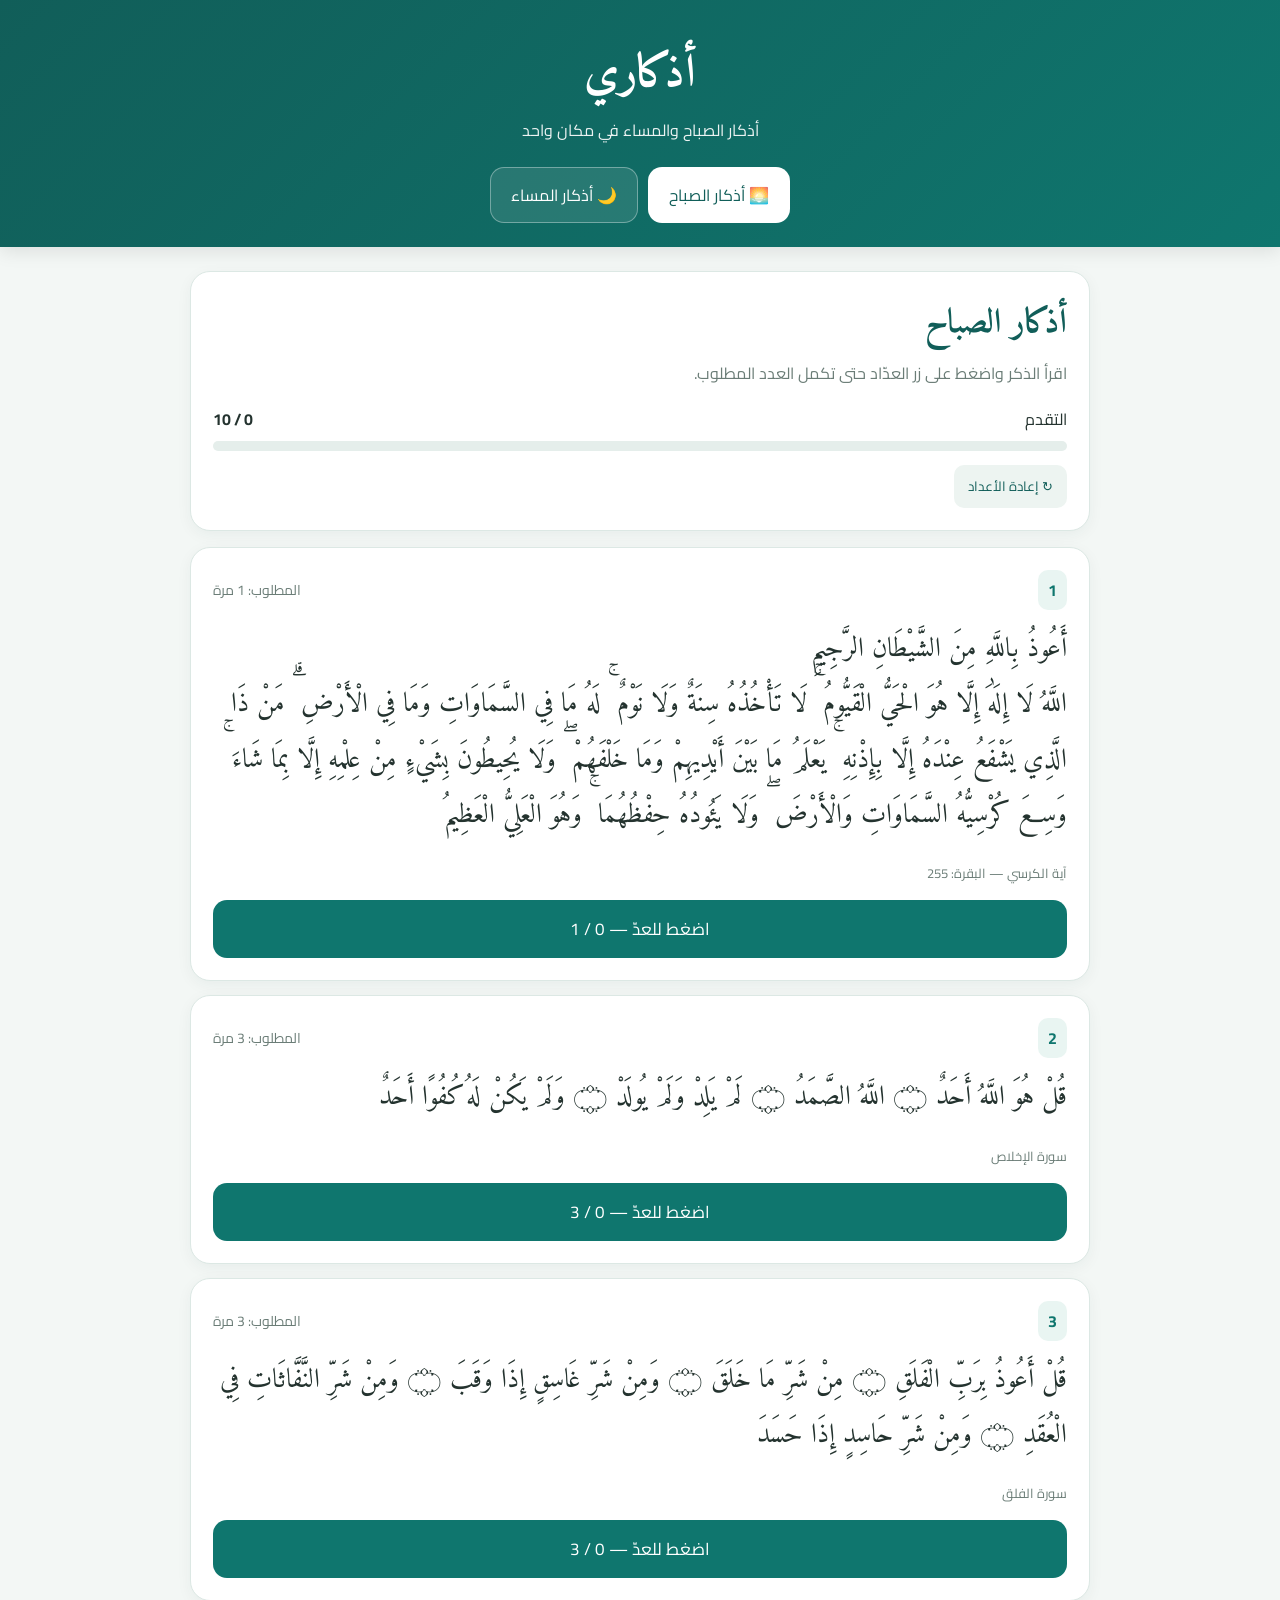
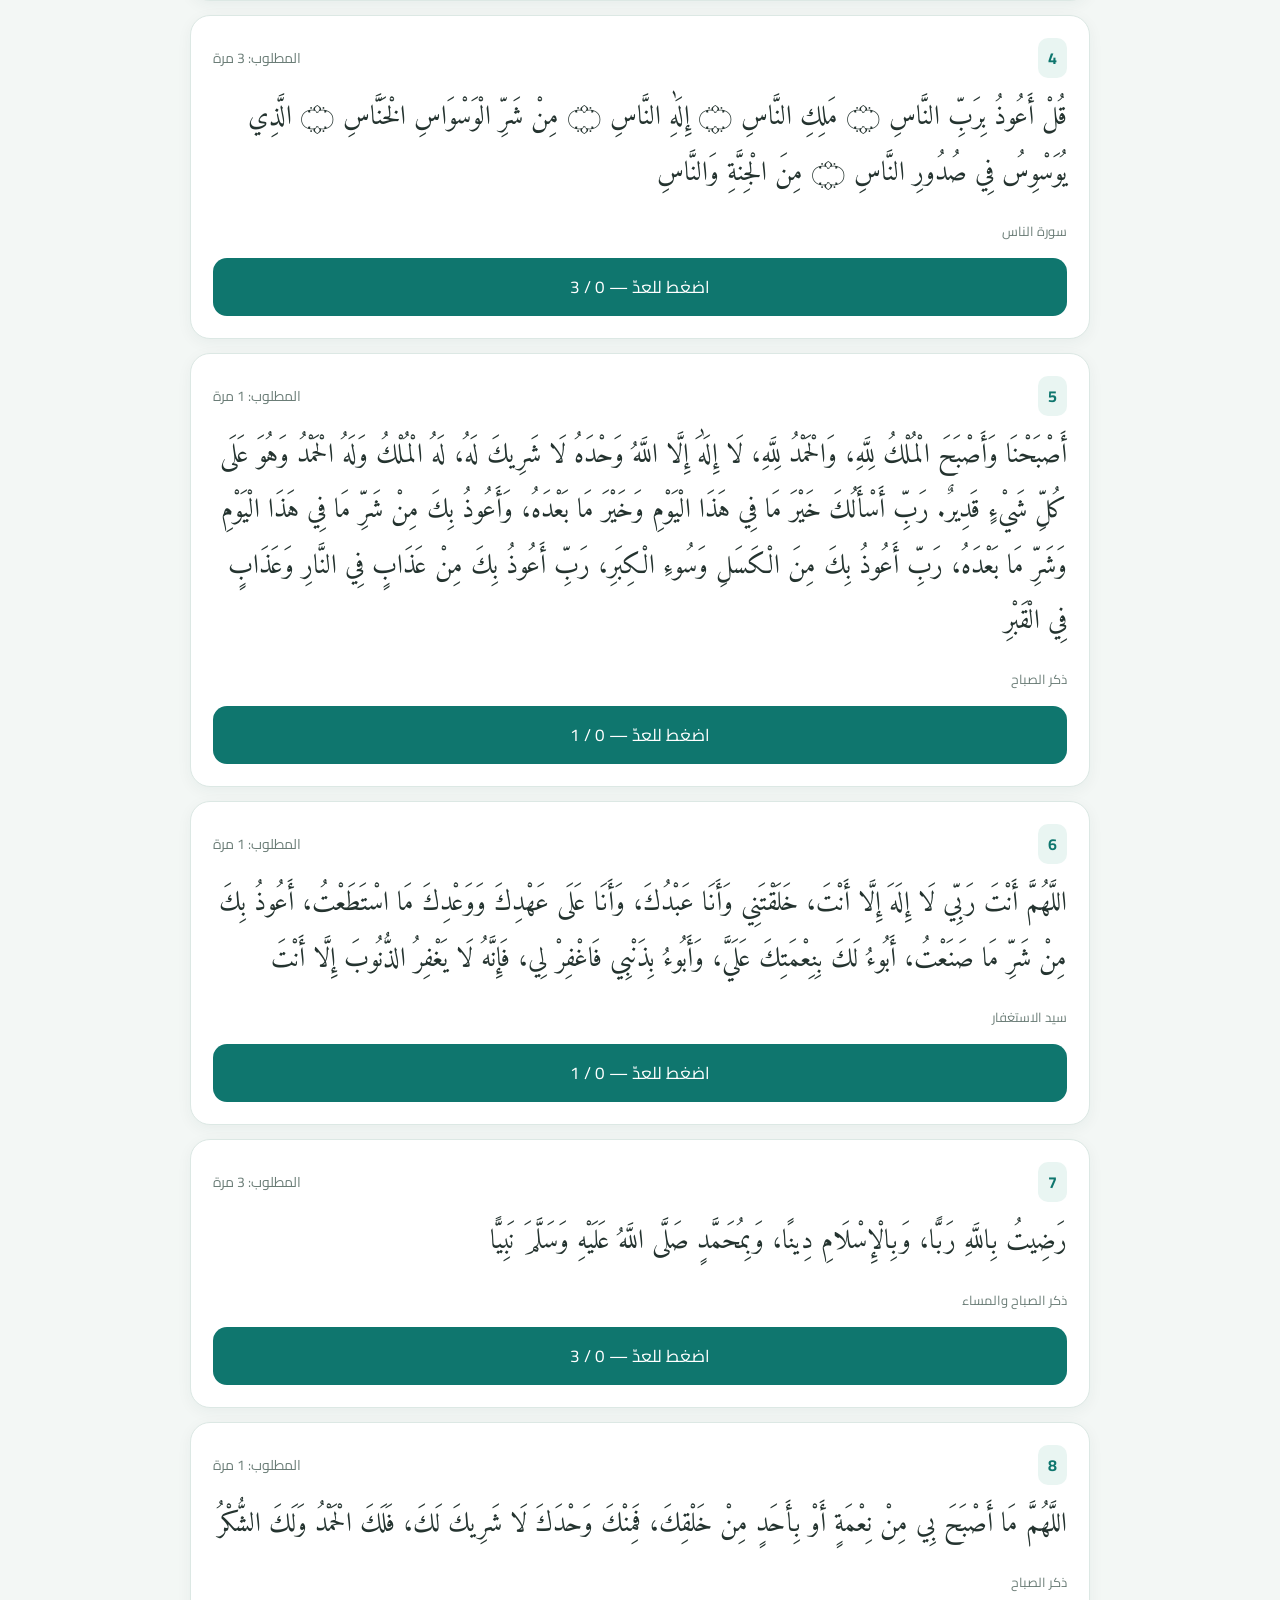
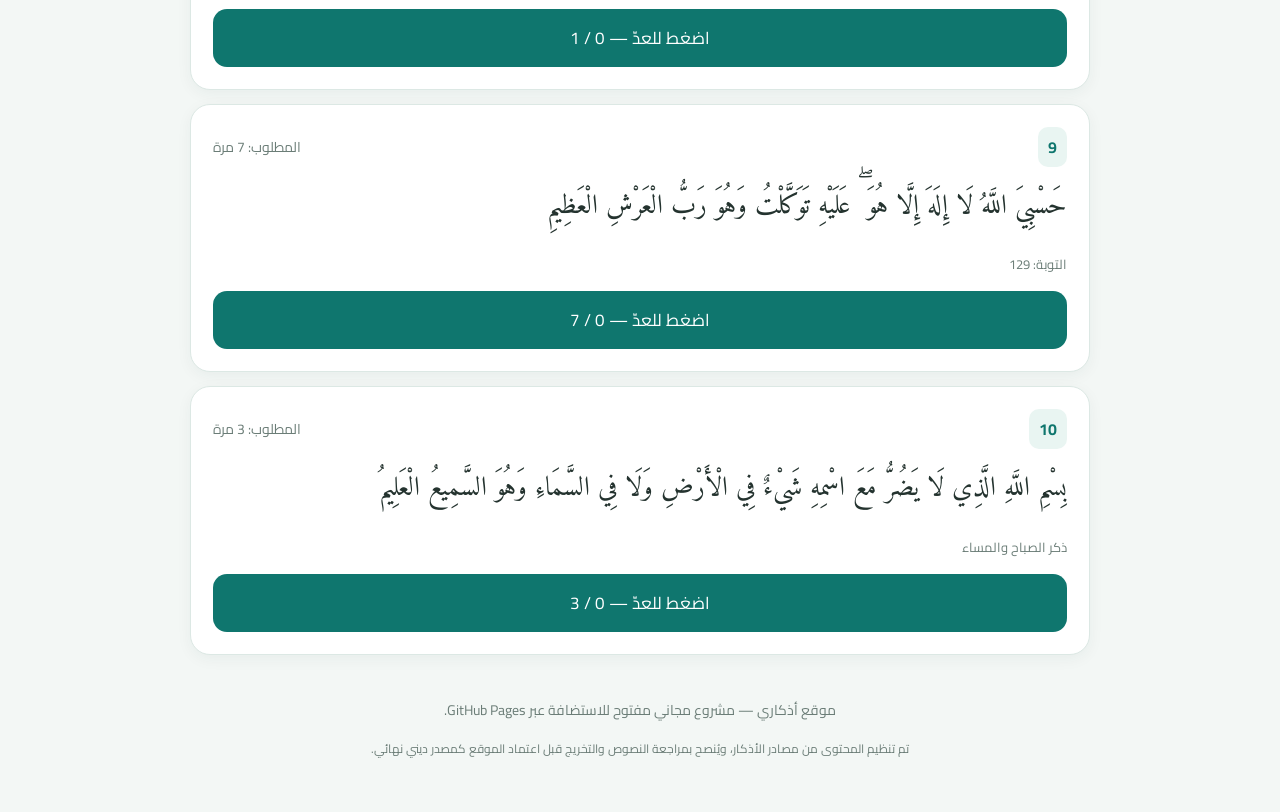
==== index.html @ 192076d1 "Add files via upload" ====
<!DOCTYPE html>
<html lang="ar" dir="rtl">
<head>
  <meta charset="UTF-8">
  <meta name="viewport" content="width=device-width, initial-scale=1.0">
  <meta name="description" content="أذكاري - أذكار الصباح والمساء بطريقة سهلة وجميلة مع عداد للتكرار.">
  <meta name="theme-color" content="#0f766e">
  <title>أذكاري | أذكار الصباح والمساء</title>
  <link rel="stylesheet" href="style.css">
</head>
<body>
  <header class="hero">
    <div class="container">
      <div class="brand">أذكاري</div>
      <p>أذكار الصباح والمساء في مكان واحد</p>
      <div class="tabs">
        <button class="tab active" data-mode="morning">🌅 أذكار الصباح</button>
        <button class="tab" data-mode="evening">🌙 أذكار المساء</button>
      </div>
    </div>
  </header>

  <main class="container">
    <section class="intro">
      <h1 id="pageTitle">أذكار الصباح</h1>
      <p>اقرأ الذكر واضغط على زر العدّاد حتى تكمل العدد المطلوب.</p>
      <div class="progress-wrap">
        <div class="progress-info"><span>التقدم</span><strong id="progressText">0 / 10</strong></div>
        <div class="progress"><div id="progressBar"></div></div>
      </div>
      <button id="resetAll" class="reset">↻ إعادة الأعداد</button>
    </section>

    <section id="adhkarList" class="adhkar-list"></section>

    <section class="done" id="doneBox">
      <div>✨ أحسنت! أكملت أذكار اليوم.</div>
    </section>

    <footer>
      <p>موقع أذكاري — مشروع مجاني مفتوح للاستضافة عبر GitHub Pages.</p>
      <p class="small">تم تنظيم المحتوى من مصادر الأذكار، ويُنصح بمراجعة النصوص والتخريج قبل اعتماد الموقع كمصدر ديني نهائي.</p>
    </footer>
  </main>

  <script src="script.js"></script>
</body>
</html>
---- style.css ----
@import url('https://fonts.googleapis.com/css2?family=Amiri:wght@400;700&family=Cairo:wght@400;600;700&display=swap');

:root {
  --primary: #0f766e;
  --primary-dark: #115e59;
  --bg: #f3f7f5;
  --card: #ffffff;
  --text: #24332f;
  --muted: #6b7d77;
  --border: #dce8e4;
  --gold: #c58b2a;
}

* { box-sizing: border-box; }

body {
  margin: 0;
  background: var(--bg);
  color: var(--text);
  font-family: "Cairo", sans-serif;
}

.hero {
  background: linear-gradient(135deg, #115e59, #0f766e);
  color: white;
  padding: 34px 16px 24px;
  text-align: center;
  box-shadow: 0 4px 18px rgba(0,0,0,.10);
}

.container { width: min(900px, calc(100% - 28px)); margin: auto; }

.brand {
  font-family: "Amiri", serif;
  font-size: 46px;
  font-weight: 700;
}

.hero p { margin: 0 0 22px; opacity: .92; }

.tabs {
  display: flex;
  gap: 10px;
  justify-content: center;
  flex-wrap: wrap;
}

.tab {
  border: 1px solid rgba(255,255,255,.35);
  background: rgba(255,255,255,.10);
  color: white;
  padding: 12px 20px;
  border-radius: 14px;
  font-family: inherit;
  font-size: 16px;
  cursor: pointer;
}

.tab.active { background: white; color: var(--primary-dark); }

.intro {
  background: var(--card);
  margin: 24px 0 16px;
  padding: 22px;
  border: 1px solid var(--border);
  border-radius: 20px;
  box-shadow: 0 4px 15px rgba(25,65,55,.05);
}

.intro h1 {
  margin: 0 0 4px;
  font-family: "Amiri", serif;
  font-size: 34px;
  color: var(--primary-dark);
}

.intro p { color: var(--muted); margin-top: 4px; }

.progress-info {
  display: flex;
  justify-content: space-between;
  margin: 16px 0 7px;
}

.progress {
  height: 10px;
  background: #e5eeeb;
  border-radius: 99px;
  overflow: hidden;
}

#progressBar {
  height: 100%;
  width: 0%;
  background: var(--primary);
  transition: width .25s ease;
}

.reset {
  margin-top: 14px;
  border: 0;
  background: #edf4f1;
  color: var(--primary-dark);
  padding: 9px 14px;
  border-radius: 10px;
  cursor: pointer;
  font-family: inherit;
}

.adhkar-list { display: grid; gap: 14px; }

.card {
  background: var(--card);
  border: 1px solid var(--border);
  border-radius: 20px;
  padding: 22px;
  box-shadow: 0 4px 15px rgba(25,65,55,.05);
}

.card.completed { opacity: .72; }

.card-top {
  display: flex;
  justify-content: space-between;
  align-items: center;
  gap: 12px;
  margin-bottom: 12px;
}

.number {
  color: var(--primary);
  font-weight: 700;
  background: #e9f5f2;
  padding: 5px 10px;
  border-radius: 10px;
}

.count-label { color: var(--muted); font-size: 14px; }

.zekr {
  font-family: "Amiri", serif;
  font-size: 27px;
  line-height: 2.05;
  margin: 8px 0 18px;
}

.reference {
  color: var(--muted);
  font-size: 13px;
  margin-bottom: 15px;
}

.counter {
  width: 100%;
  border: 0;
  background: var(--primary);
  color: white;
  border-radius: 14px;
  padding: 13px;
  font-family: inherit;
  font-size: 17px;
  cursor: pointer;
}

.counter:active { transform: scale(.99); }

.counter.done-btn { background: #64756f; }

.done {
  display: none;
  margin: 20px 0;
  background: #e8f6ee;
  color: #17643d;
  border: 1px solid #bfe5ce;
  padding: 17px;
  text-align: center;
  border-radius: 16px;
  font-weight: 700;
}

footer {
  text-align: center;
  color: var(--muted);
  padding: 28px 10px 40px;
  font-size: 14px;
}

footer .small { font-size: 12px; }

@media (max-width: 600px) {
  .brand { font-size: 40px; }
  .zekr { font-size: 23px; line-height: 2; }
  .card { padding: 17px; }
  .intro h1 { font-size: 30px; }
}
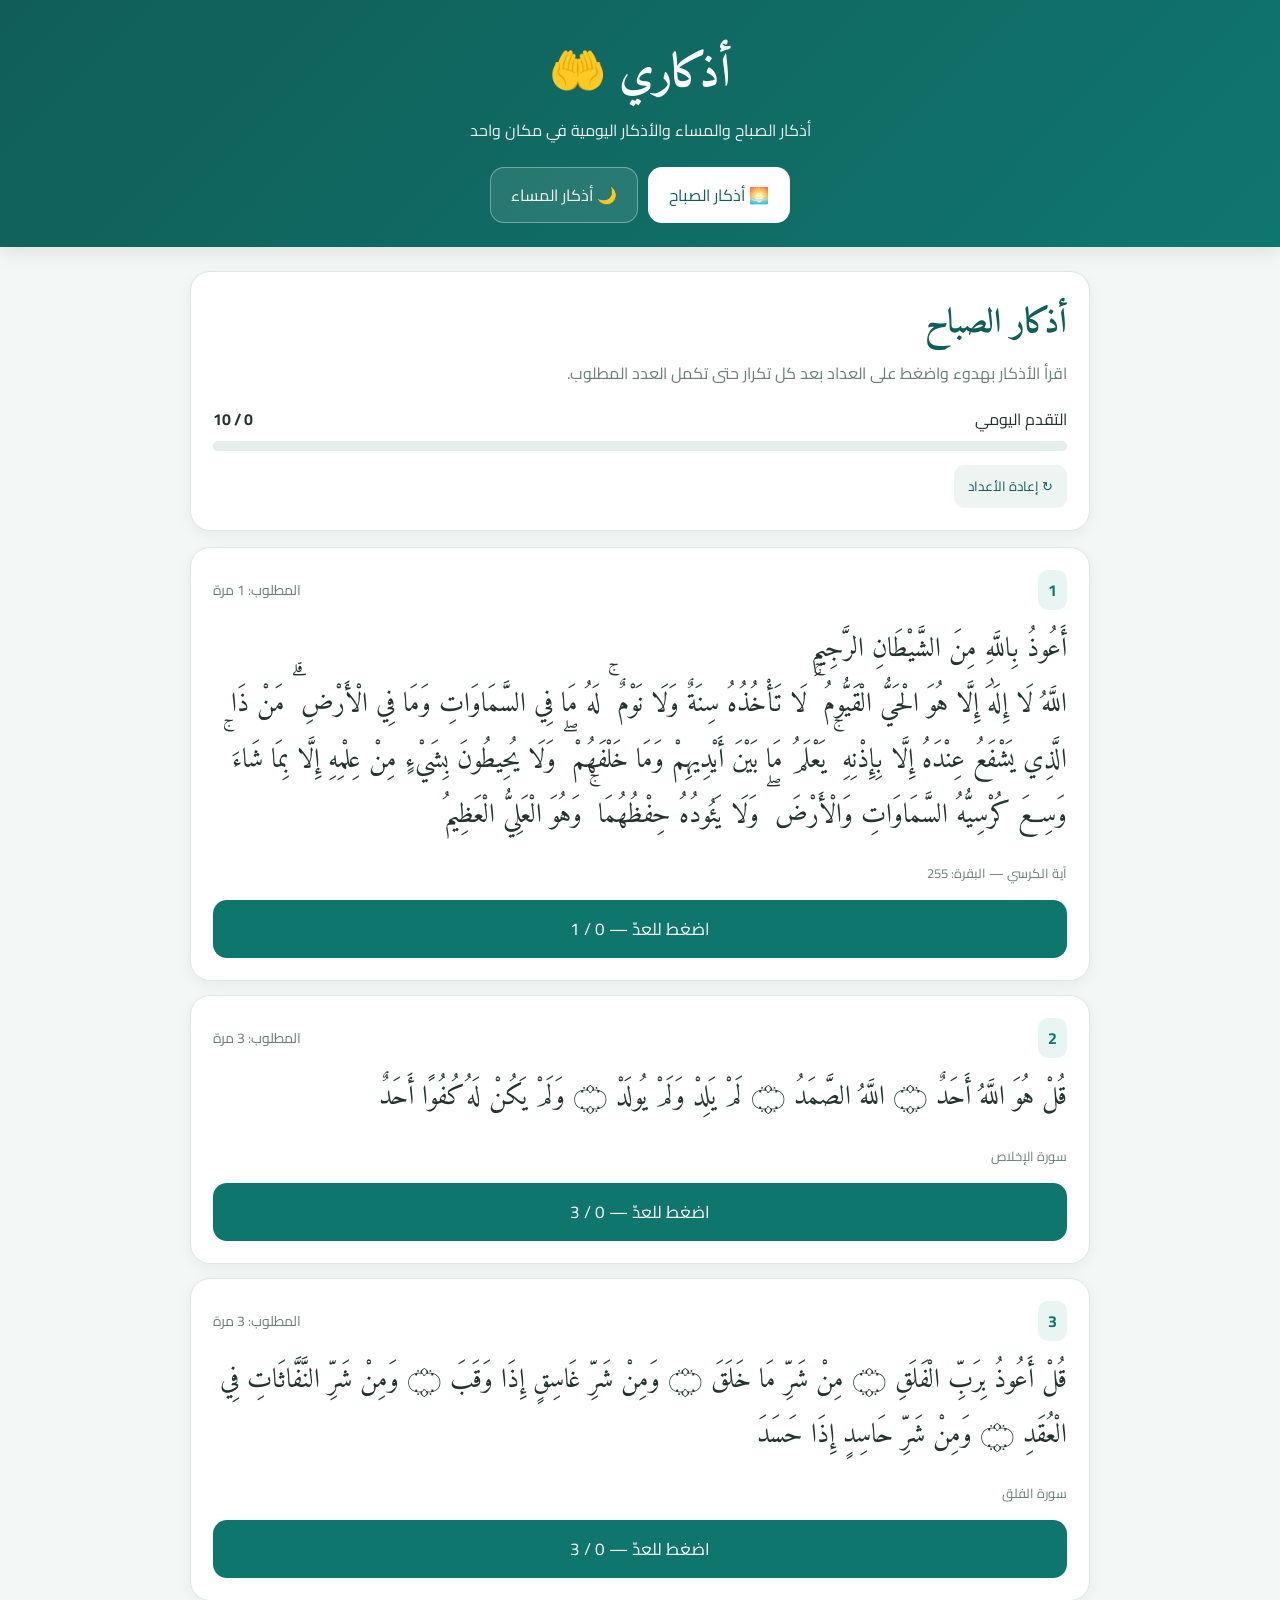
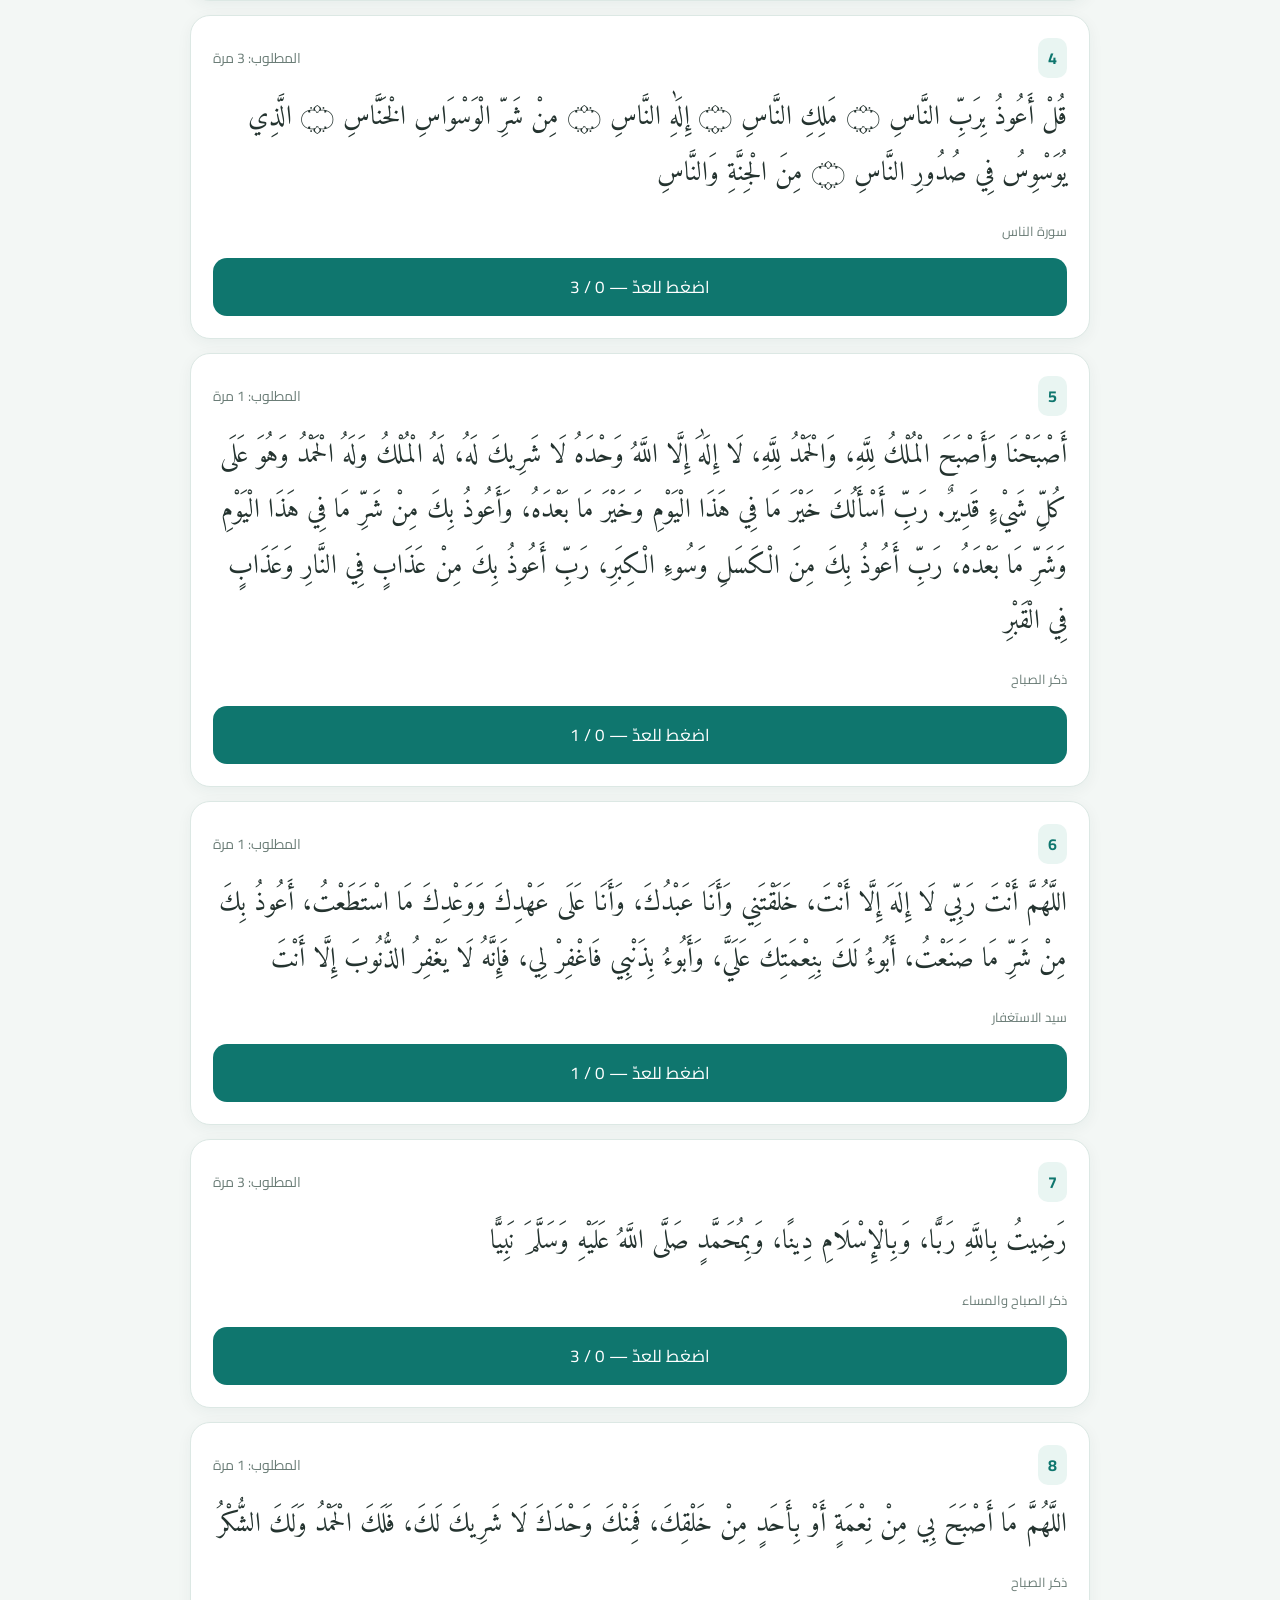
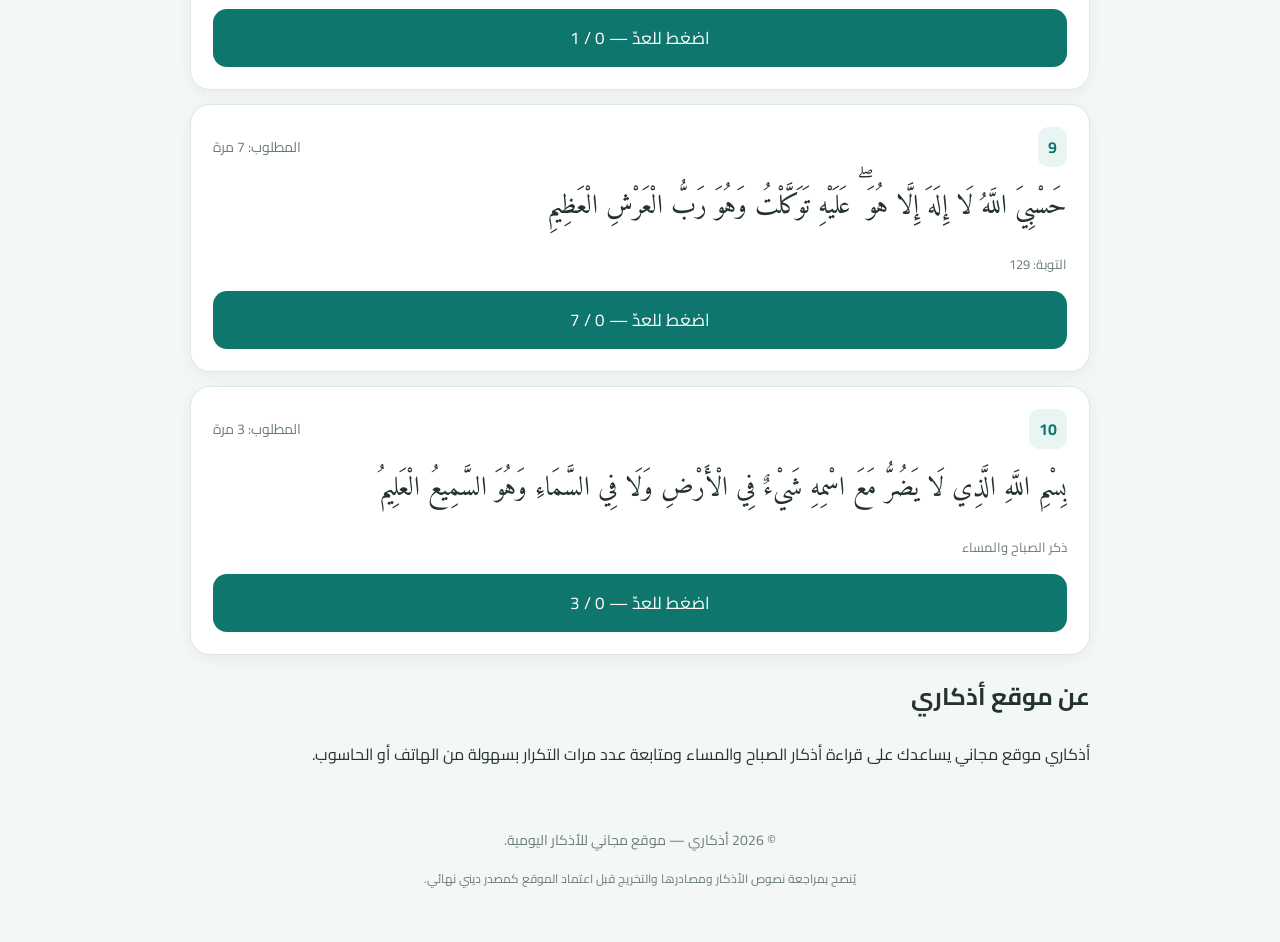
==== commit 87192042: "index.html" ====
--- a/index.html
+++ b/index.html
@@ -1,48 +1,92 @@
-<!DOCTYPE html>
-<html lang="ar" dir="rtl">
+<!DOCTYPE html><html lang="ar" dir="rtl">
 <head>
   <meta charset="UTF-8">
-  <meta name="viewport" content="width=device-width, initial-scale=1.0">
-  <meta name="description" content="أذكاري - أذكار الصباح والمساء بطريقة سهلة وجميلة مع عداد للتكرار.">
-  <meta name="theme-color" content="#0f766e">
-  <title>أذكاري | أذكار الصباح والمساء</title>
-  <link rel="stylesheet" href="style.css">
-</head>
-<body>
-  <header class="hero">
-    <div class="container">
-      <div class="brand">أذكاري</div>
-      <p>أذكار الصباح والمساء في مكان واحد</p>
-      <div class="tabs">
-        <button class="tab active" data-mode="morning">🌅 أذكار الصباح</button>
-        <button class="tab" data-mode="evening">🌙 أذكار المساء</button>
-      </div>
+  <meta name="viewport" content="width=device-width, initial-scale=1.0">  <title>أذكاري | أذكار الصباح والمساء وأذكار النوم</title>  <meta name="description" content="أذكاري هو موقع مجاني لقراءة أذكار الصباح والمساء وأذكار النوم والأذكار اليومية بسهولة، مع عداد لمتابعة التكرار والتقدم.">  <meta name="keywords" content="أذكار, أذكار الصباح, أذكار المساء, أذكار النوم, أذكار يومية, اذكار الصباح والمساء">  <meta name="theme-color" content="#0f766e">  <meta name="robots" content="index, follow">  <link rel="canonical" href="https://lakhachearfik-ops.github.io/-/">  <link rel="stylesheet" href="style.css">
+</head><body>  <header class="hero">
+    <div class="container">  <div class="brand">أذكاري 🤲</div>
+
+  <p>
+    أذكار الصباح والمساء والأذكار اليومية في مكان واحد
+  </p>
+
+  <nav class="tabs" aria-label="اختيار نوع الأذكار">
+
+    <button class="tab active" data-mode="morning">
+      🌅 أذكار الصباح
+    </button>
+
+    <button class="tab" data-mode="evening">
+      🌙 أذكار المساء
+    </button>
+
+  </nav>
+
+</div>
+
+  </header>  <main class="container"><section class="intro">
+
+  <h1 id="pageTitle">أذكار الصباح</h1>
+
+  <p>
+    اقرأ الأذكار بهدوء واضغط على العداد بعد كل تكرار حتى تكمل العدد المطلوب.
+  </p>
+
+  <div class="progress-wrap">
+
+    <div class="progress-info">
+      <span>التقدم اليومي</span>
+      <strong id="progressText">0 / 10</strong>
     </div>
-  </header>
 
-  <main class="container">
-    <section class="intro">
-      <h1 id="pageTitle">أذكار الصباح</h1>
-      <p>اقرأ الذكر واضغط على زر العدّاد حتى تكمل العدد المطلوب.</p>
-      <div class="progress-wrap">
-        <div class="progress-info"><span>التقدم</span><strong id="progressText">0 / 10</strong></div>
-        <div class="progress"><div id="progressBar"></div></div>
-      </div>
-      <button id="resetAll" class="reset">↻ إعادة الأعداد</button>
-    </section>
+    <div class="progress">
+      <div id="progressBar"></div>
+    </div>
 
-    <section id="adhkarList" class="adhkar-list"></section>
+  </div>
 
-    <section class="done" id="doneBox">
-      <div>✨ أحسنت! أكملت أذكار اليوم.</div>
-    </section>
+  <button id="resetAll" class="reset">
+    ↻ إعادة الأعداد
+  </button>
 
-    <footer>
-      <p>موقع أذكاري — مشروع مجاني مفتوح للاستضافة عبر GitHub Pages.</p>
-      <p class="small">تم تنظيم المحتوى من مصادر الأذكار، ويُنصح بمراجعة النصوص والتخريج قبل اعتماد الموقع كمصدر ديني نهائي.</p>
-    </footer>
-  </main>
+</section>
 
-  <script src="script.js"></script>
-</body>
+<section
+  id="adhkarList"
+  class="adhkar-list"
+  aria-label="قائمة الأذكار">
+</section>
+
+<section class="done" id="doneBox" aria-live="polite">
+
+  <div>
+    ✨ أحسنت! أكملت أذكار اليوم.
+  </div>
+
+</section>
+
+<section class="about">
+
+  <h2>عن موقع أذكاري</h2>
+
+  <p>
+    أذكاري موقع مجاني يساعدك على قراءة أذكار الصباح والمساء
+    ومتابعة عدد مرات التكرار بسهولة من الهاتف أو الحاسوب.
+  </p>
+
+</section>
+
+<footer>
+
+  <p>
+    © 2026 أذكاري — موقع مجاني للأذكار اليومية.
+  </p>
+
+  <p class="small">
+    يُنصح بمراجعة نصوص الأذكار ومصادرها والتخريج قبل اعتماد الموقع
+    كمصدر ديني نهائي.
+  </p>
+
+</footer>
+
+  </main>  <script src="script.js"></script></body>
 </html>
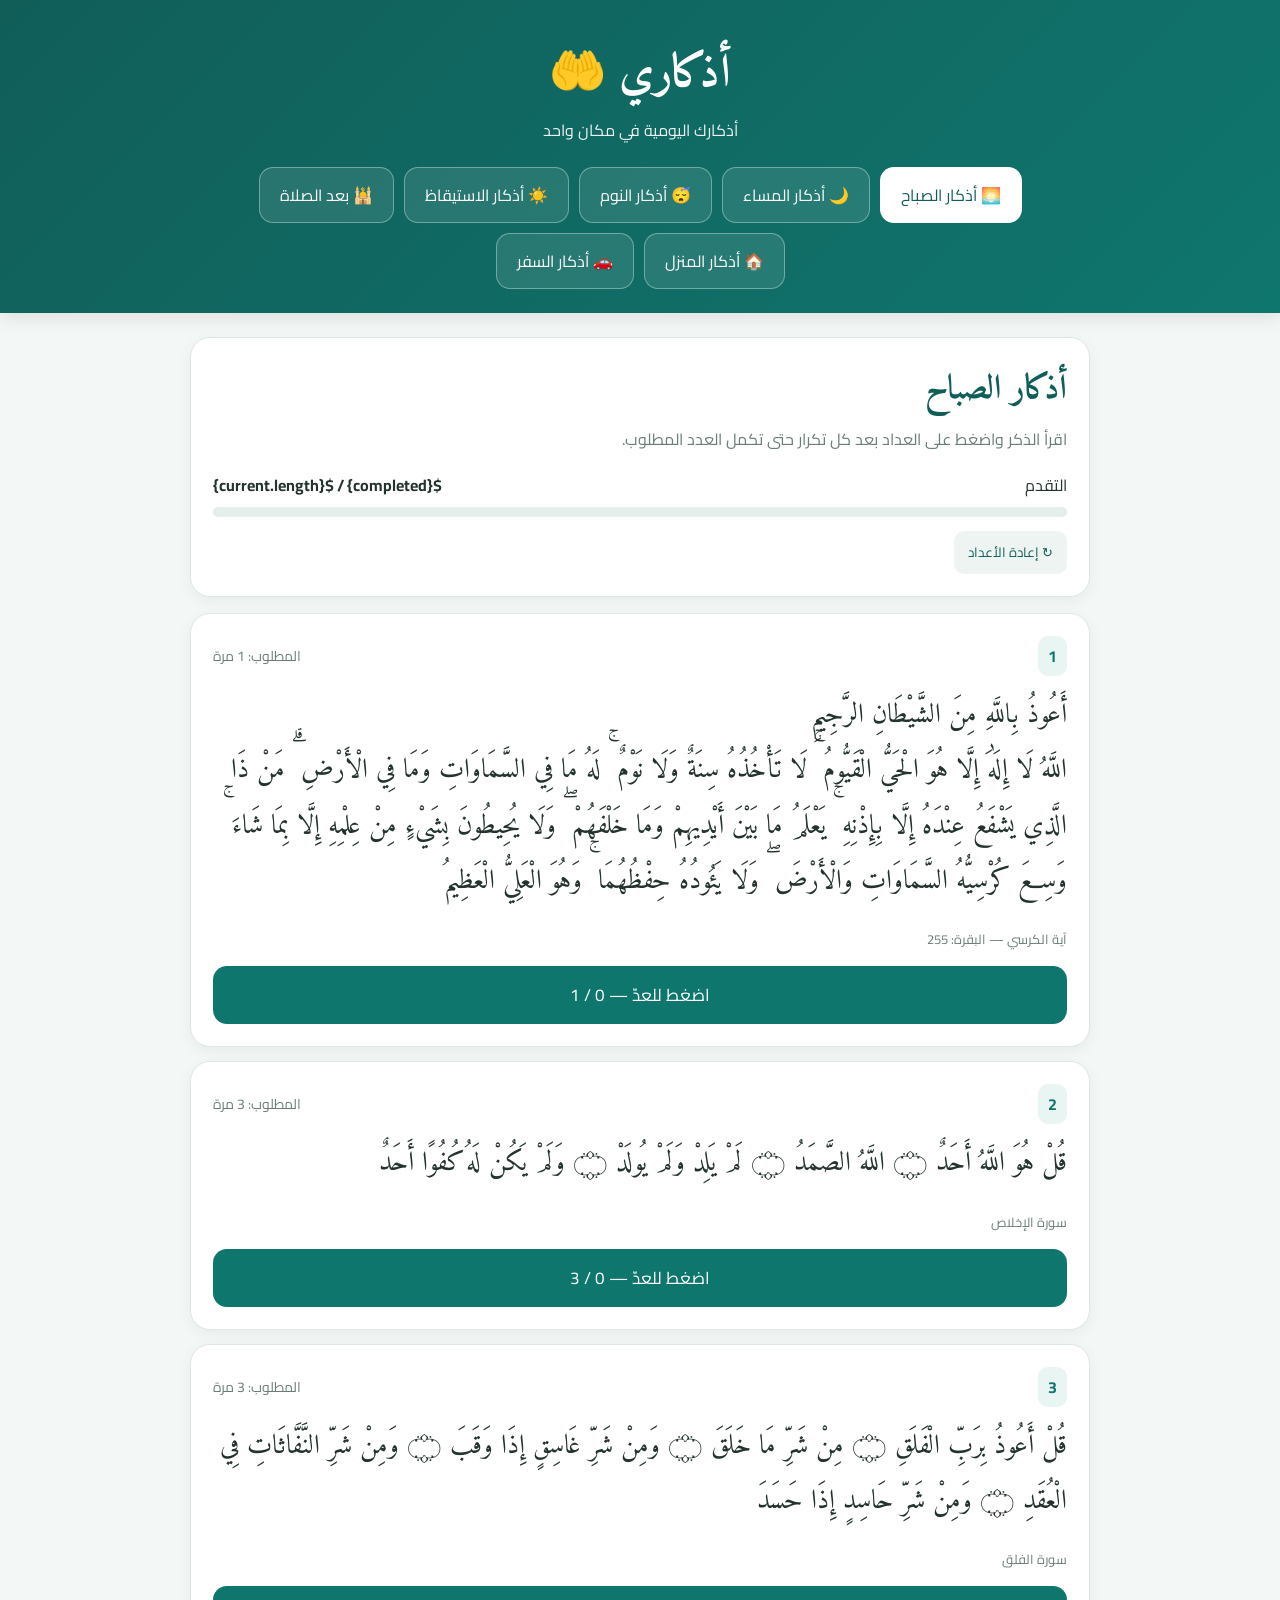
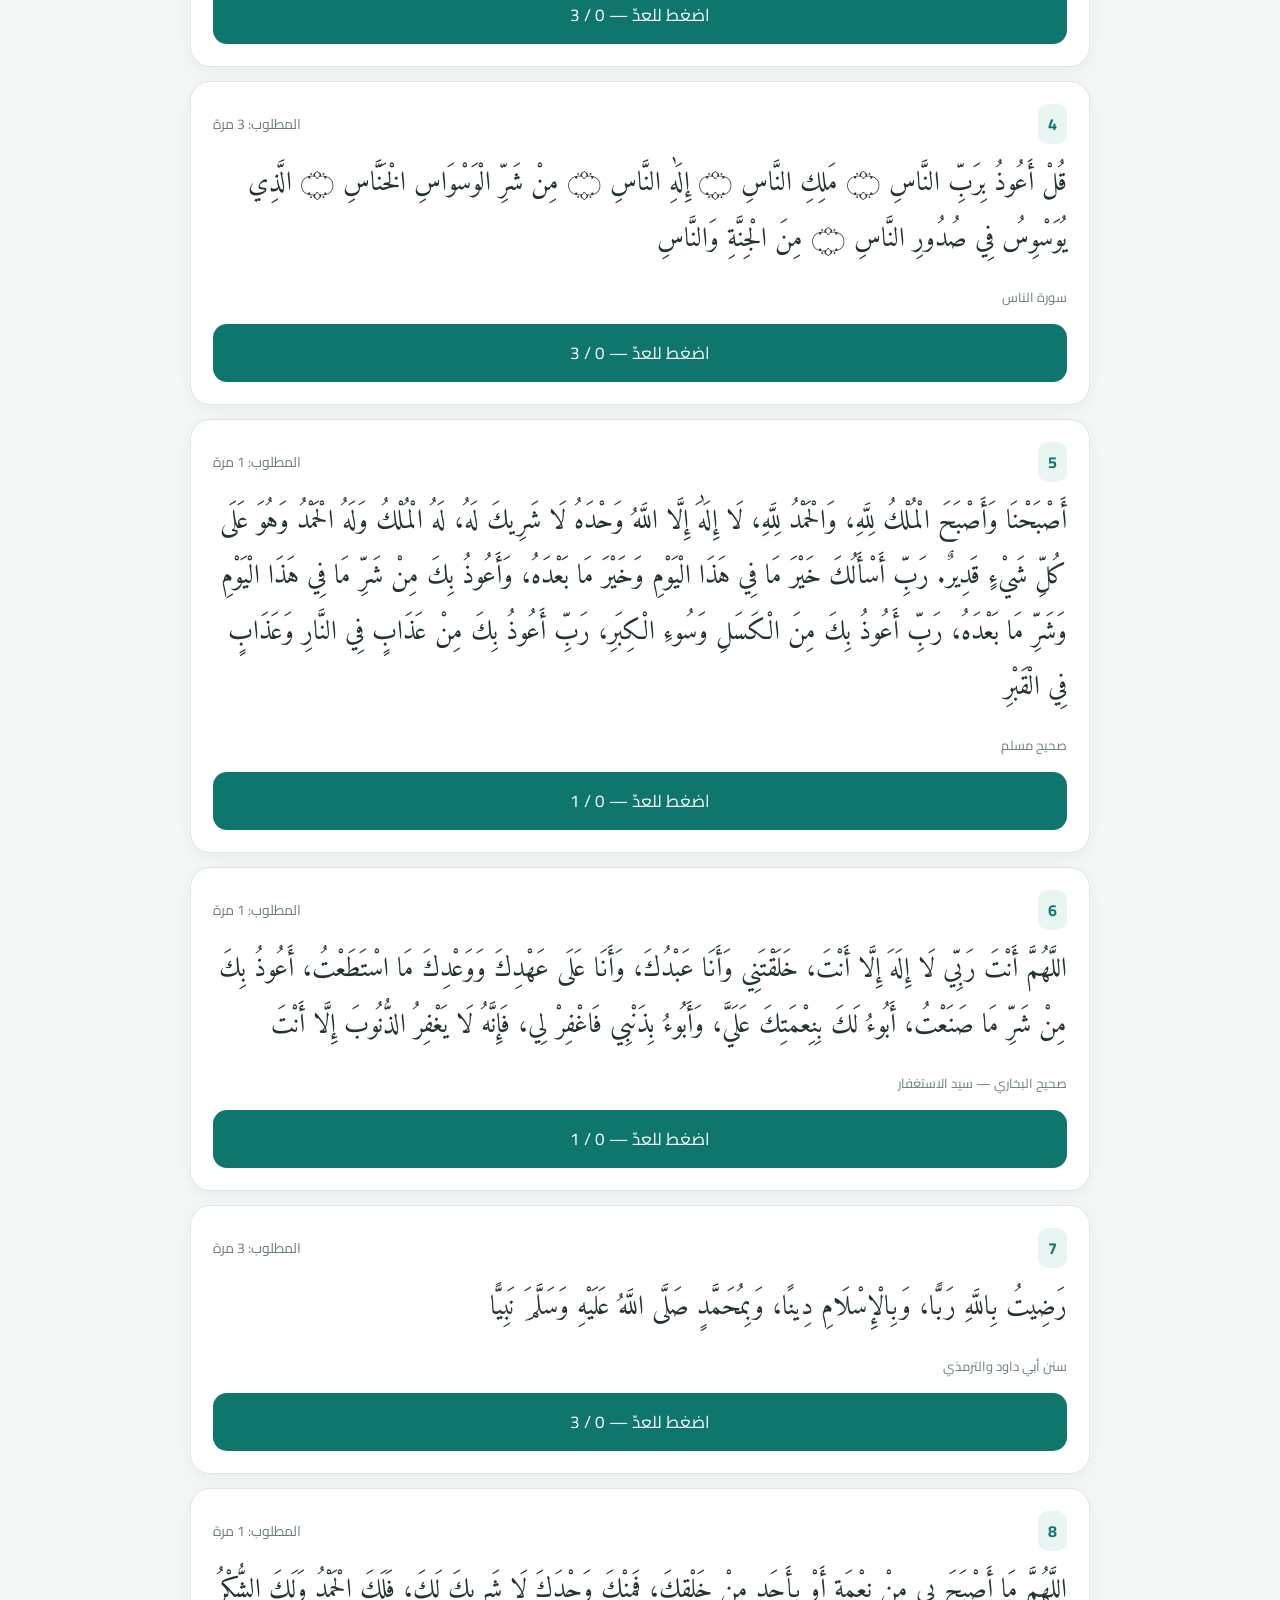
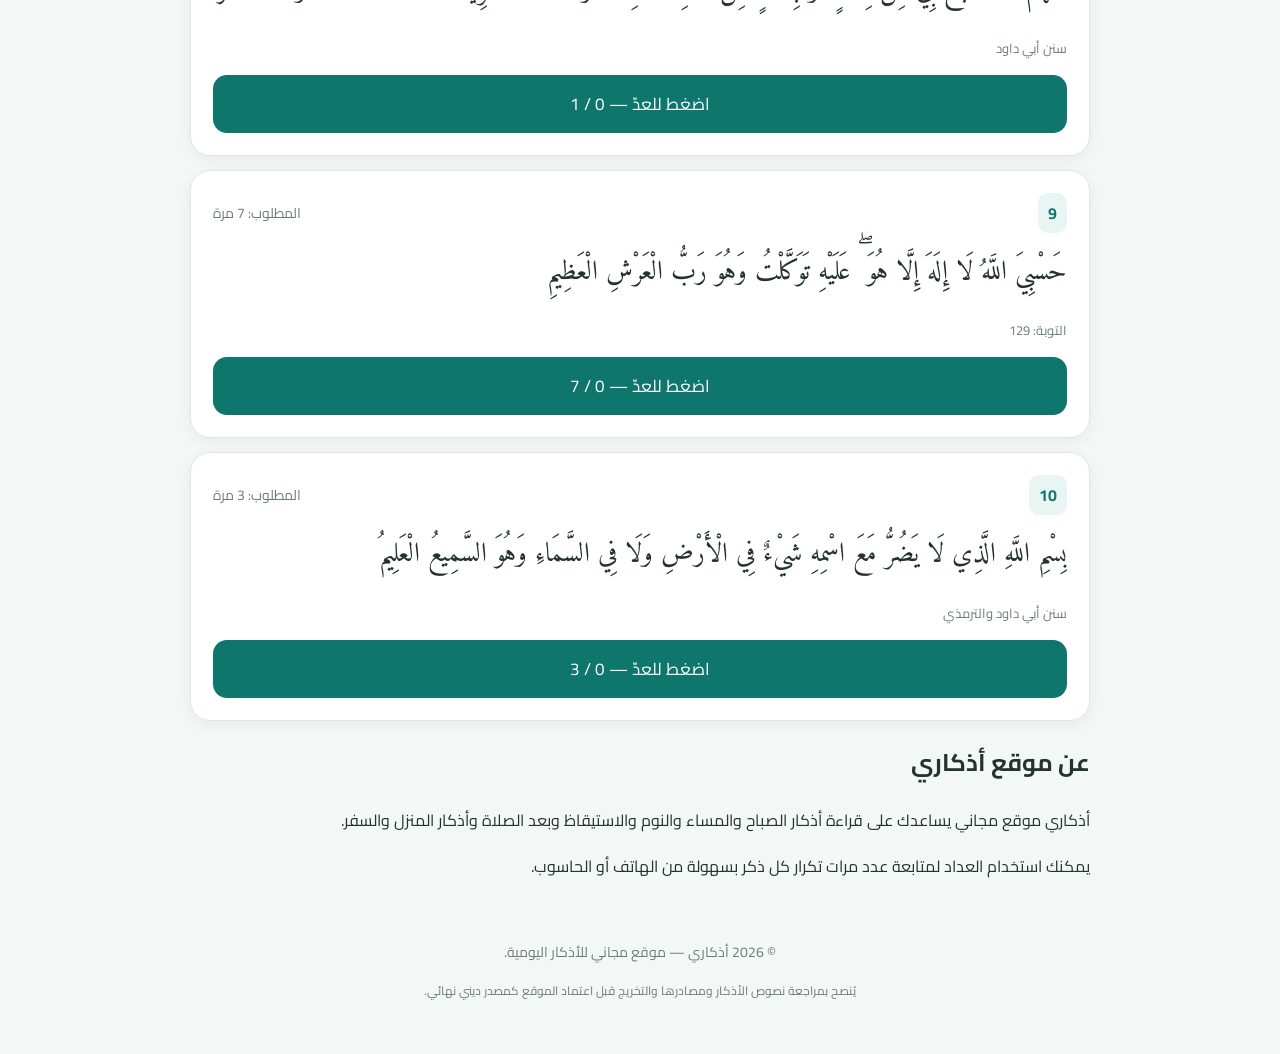
==== commit 02e833fb: "Update index.html" ====
--- a/index.html
+++ b/index.html
@@ -1,15 +1,24 @@
-<!DOCTYPE html><html lang="ar" dir="rtl">
-<head>
+<!DOCTYPE html><html lang="ar" dir="rtl"><head>
   <meta charset="UTF-8">
-  <meta name="viewport" content="width=device-width, initial-scale=1.0">  <title>أذكاري | أذكار الصباح والمساء وأذكار النوم</title>  <meta name="description" content="أذكاري هو موقع مجاني لقراءة أذكار الصباح والمساء وأذكار النوم والأذكار اليومية بسهولة، مع عداد لمتابعة التكرار والتقدم.">  <meta name="keywords" content="أذكار, أذكار الصباح, أذكار المساء, أذكار النوم, أذكار يومية, اذكار الصباح والمساء">  <meta name="theme-color" content="#0f766e">  <meta name="robots" content="index, follow">  <link rel="canonical" href="https://lakhachearfik-ops.github.io/-/">  <link rel="stylesheet" href="style.css">
-</head><body>  <header class="hero">
-    <div class="container">  <div class="brand">أذكاري 🤲</div>
+  <meta name="viewport" content="width=device-width, initial-scale=1.0">  <title>أذكاري | أذكار الصباح والمساء وأذكار النوم</title><meta name="description"
+content="أذكاري موقع مجاني لقراءة أذكار الصباح والمساء والنوم والاستيقاظ وبعد الصلاة وأذكار المنزل والسفر، مع عداد للتكرار.">
+
+<meta name="keywords"
+content="أذكار, أذكار الصباح, أذكار المساء, أذكار النوم, أذكار الاستيقاظ, أذكار بعد الصلاة, أذكار السفر, أذكار المنزل">
+
+  <meta name="theme-color" content="#0f766e">
+  <meta name="robots" content="index, follow">  <link rel="canonical" href="https://lakhachearfik-ops.github.io/-/">  <link rel="stylesheet" href="style.css">
+</head><body>  <header class="hero"><div class="container">
+
+  <div class="brand">
+    أذكاري 🤲
+  </div>
 
   <p>
-    أذكار الصباح والمساء والأذكار اليومية في مكان واحد
+    أذكارك اليومية في مكان واحد
   </p>
 
-  <nav class="tabs" aria-label="اختيار نوع الأذكار">
+  <nav class="tabs" aria-label="أقسام الأذكار">
 
     <button class="tab active" data-mode="morning">
       🌅 أذكار الصباح
@@ -19,23 +28,52 @@
       🌙 أذكار المساء
     </button>
 
+    <button class="tab" data-mode="sleep">
+      😴 أذكار النوم
+    </button>
+
+    <button class="tab" data-mode="wake">
+      ☀️ أذكار الاستيقاظ
+    </button>
+
+    <button class="tab" data-mode="prayer">
+      🕌 بعد الصلاة
+    </button>
+
+    <button class="tab" data-mode="home">
+      🏠 أذكار المنزل
+    </button>
+
+    <button class="tab" data-mode="travel">
+      🚗 أذكار السفر
+    </button>
+
   </nav>
 
 </div>
 
   </header>  <main class="container"><section class="intro">
 
-  <h1 id="pageTitle">أذكار الصباح</h1>
+  <h1 id="pageTitle">
+    أذكار الصباح
+  </h1>
 
   <p>
-    اقرأ الأذكار بهدوء واضغط على العداد بعد كل تكرار حتى تكمل العدد المطلوب.
+    اقرأ الذكر واضغط على العداد بعد كل تكرار حتى تكمل العدد المطلوب.
   </p>
 
   <div class="progress-wrap">
 
     <div class="progress-info">
-      <span>التقدم اليومي</span>
-      <strong id="progressText">0 / 10</strong>
+
+      <span>
+        التقدم
+      </span>
+
+      <strong id="progressText">
+        0 / 10
+      </strong>
+
     </div>
 
     <div class="progress">
@@ -50,30 +88,44 @@
 
 </section>
 
+
 <section
   id="adhkarList"
   class="adhkar-list"
   aria-label="قائمة الأذكار">
 </section>
 
-<section class="done" id="doneBox" aria-live="polite">
+
+<section
+  class="done"
+  id="doneBox"
+  aria-live="polite">
 
   <div>
-    ✨ أحسنت! أكملت أذكار اليوم.
+    ✨ أحسنت! أكملت جميع الأذكار.
   </div>
 
 </section>
 
+
 <section class="about">
 
-  <h2>عن موقع أذكاري</h2>
+  <h2>
+    عن موقع أذكاري
+  </h2>
 
   <p>
-    أذكاري موقع مجاني يساعدك على قراءة أذكار الصباح والمساء
-    ومتابعة عدد مرات التكرار بسهولة من الهاتف أو الحاسوب.
+    أذكاري موقع مجاني يساعدك على قراءة أذكار الصباح
+    والمساء والنوم والاستيقاظ وبعد الصلاة وأذكار المنزل والسفر.
+  </p>
+
+  <p>
+    يمكنك استخدام العداد لمتابعة عدد مرات تكرار كل ذكر
+    بسهولة من الهاتف أو الحاسوب.
   </p>
 
 </section>
+
 
 <footer>
 
@@ -88,5 +140,4 @@
 
 </footer>
 
-  </main>  <script src="script.js"></script></body>
-</html>
+  </main>  <script src="script.js"></script></body></html>
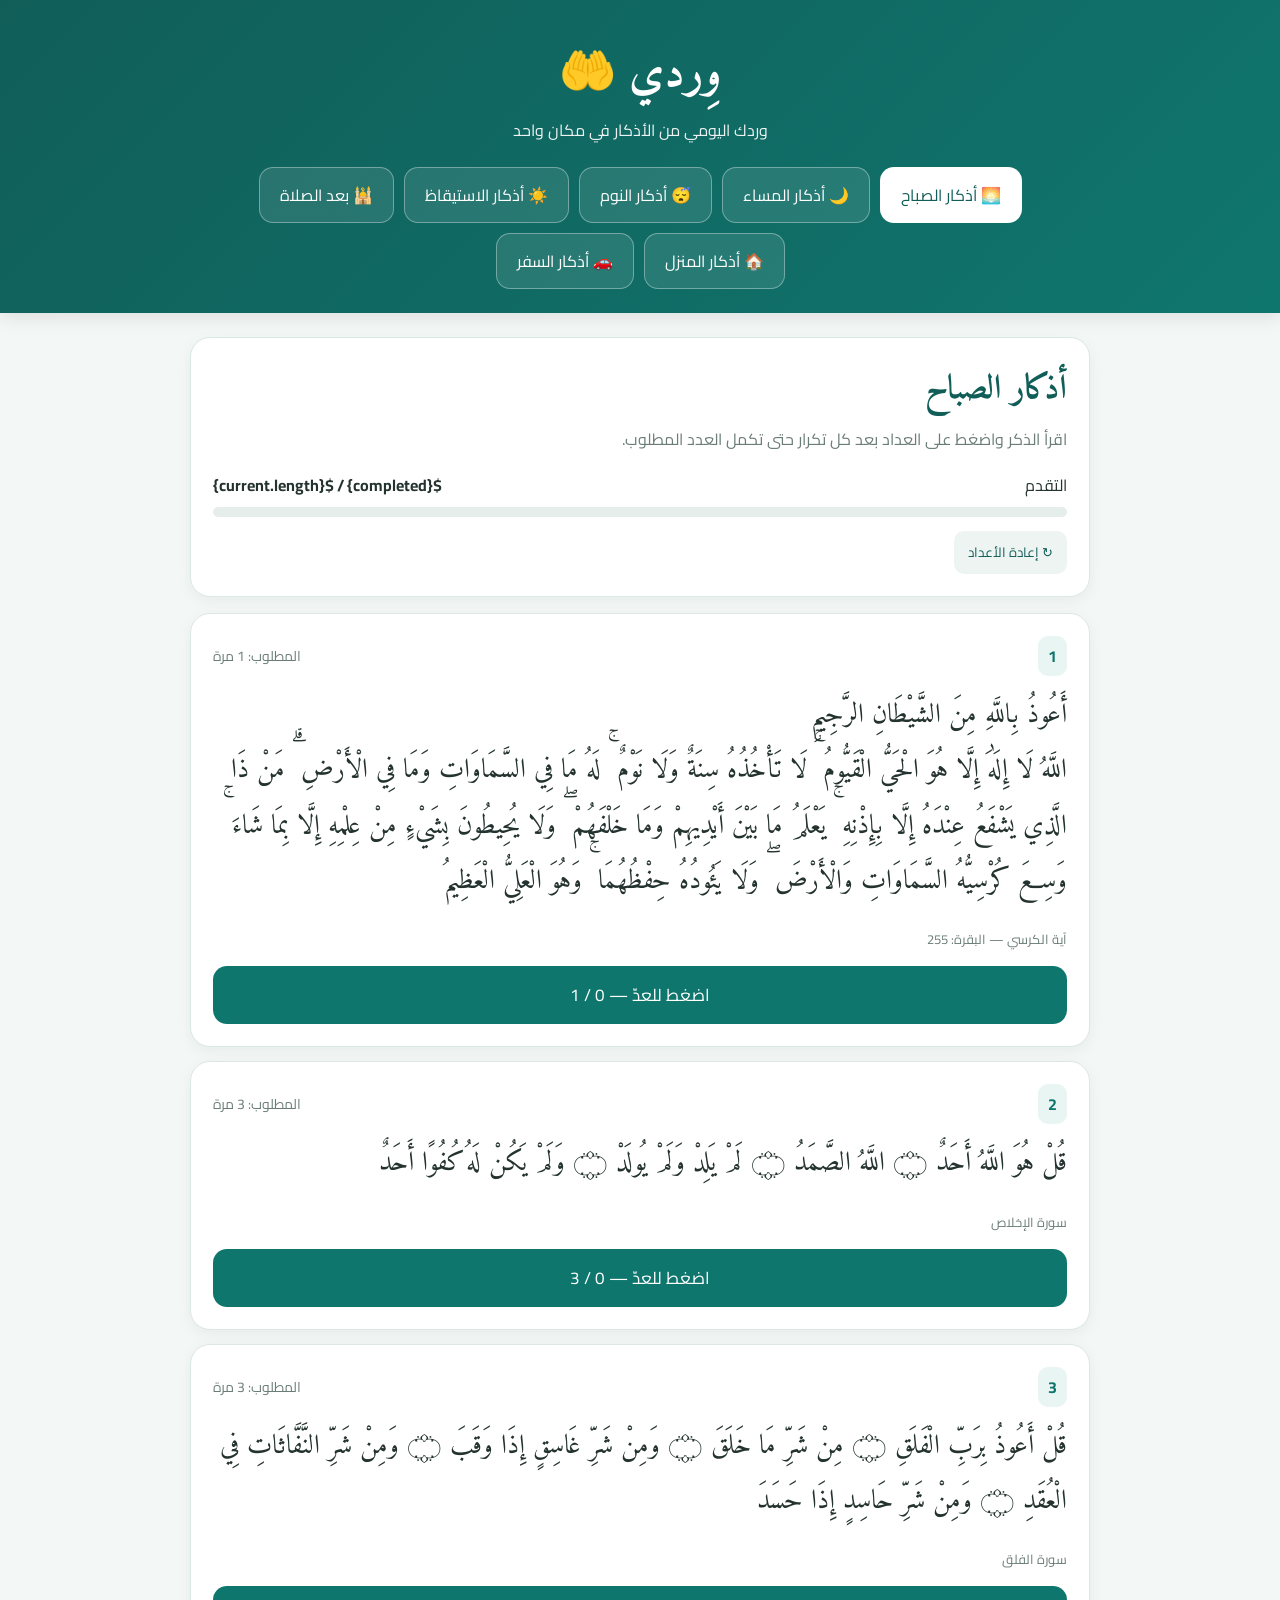
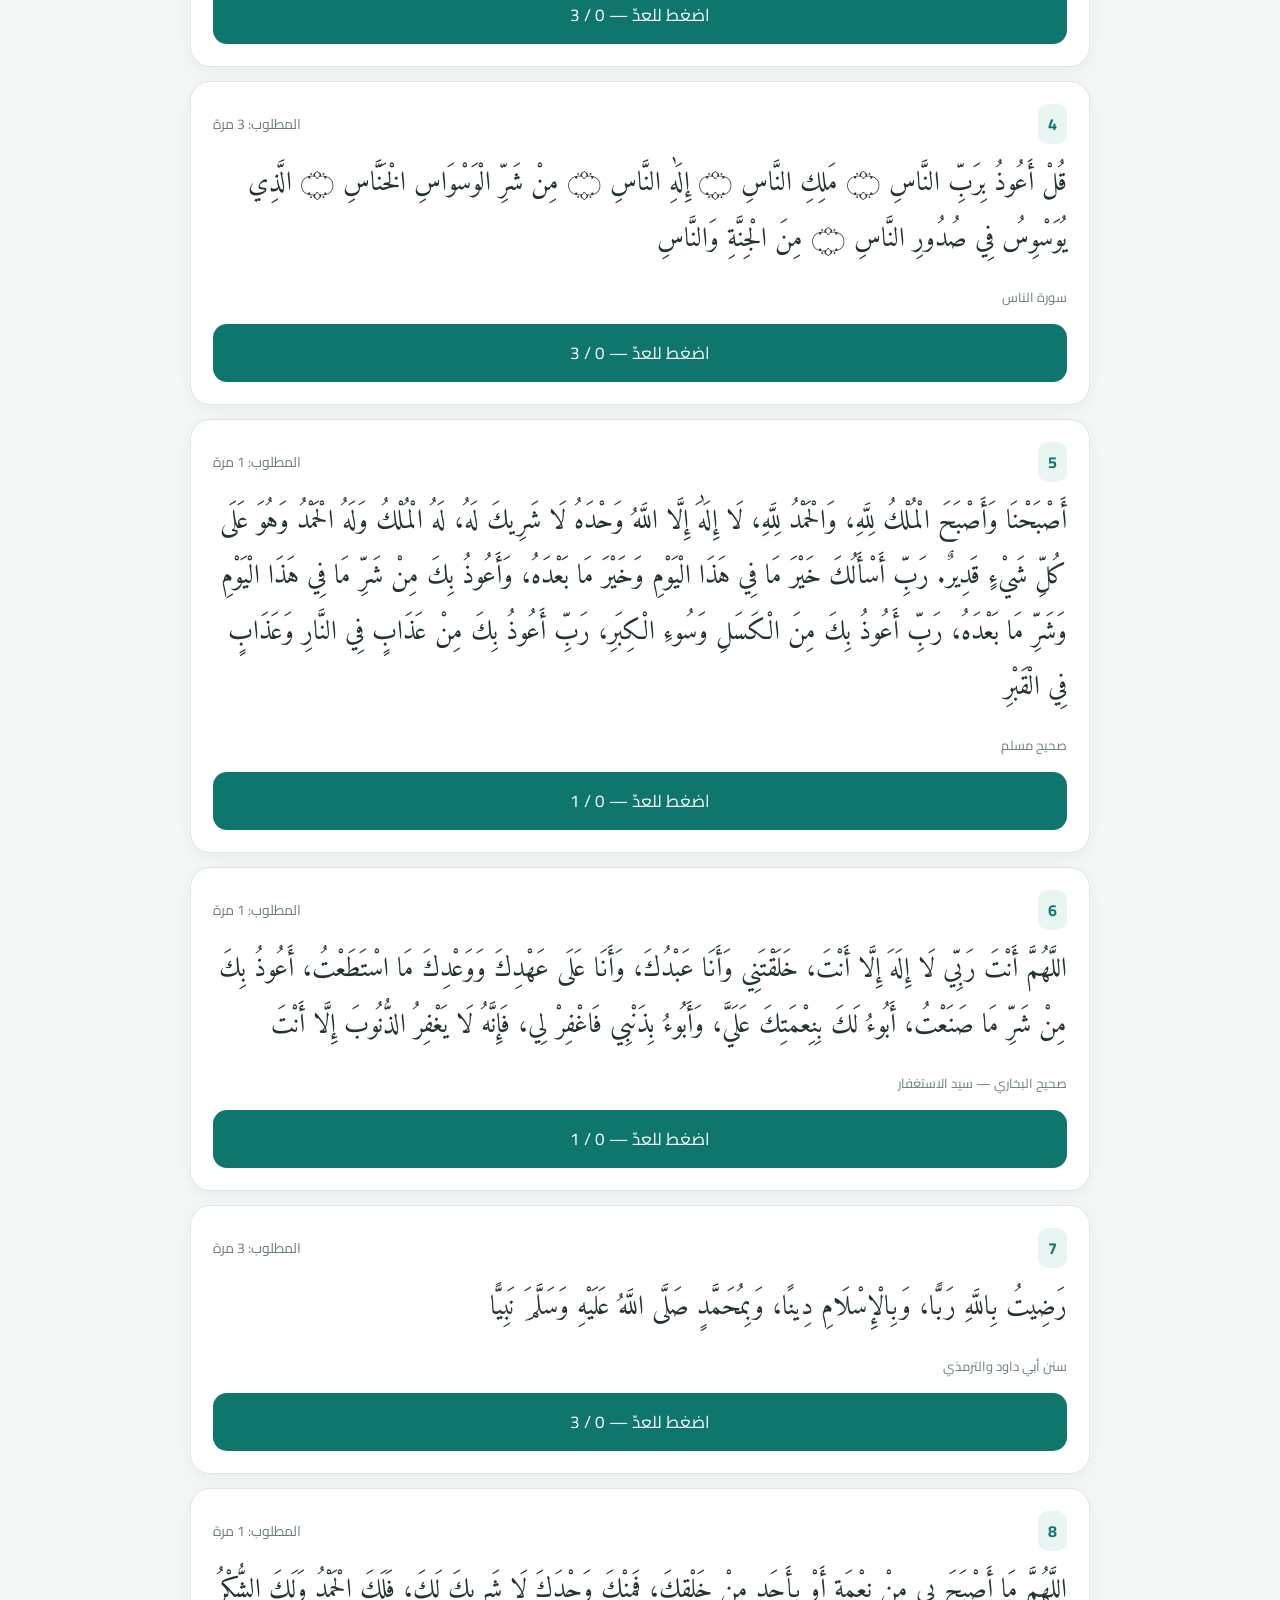
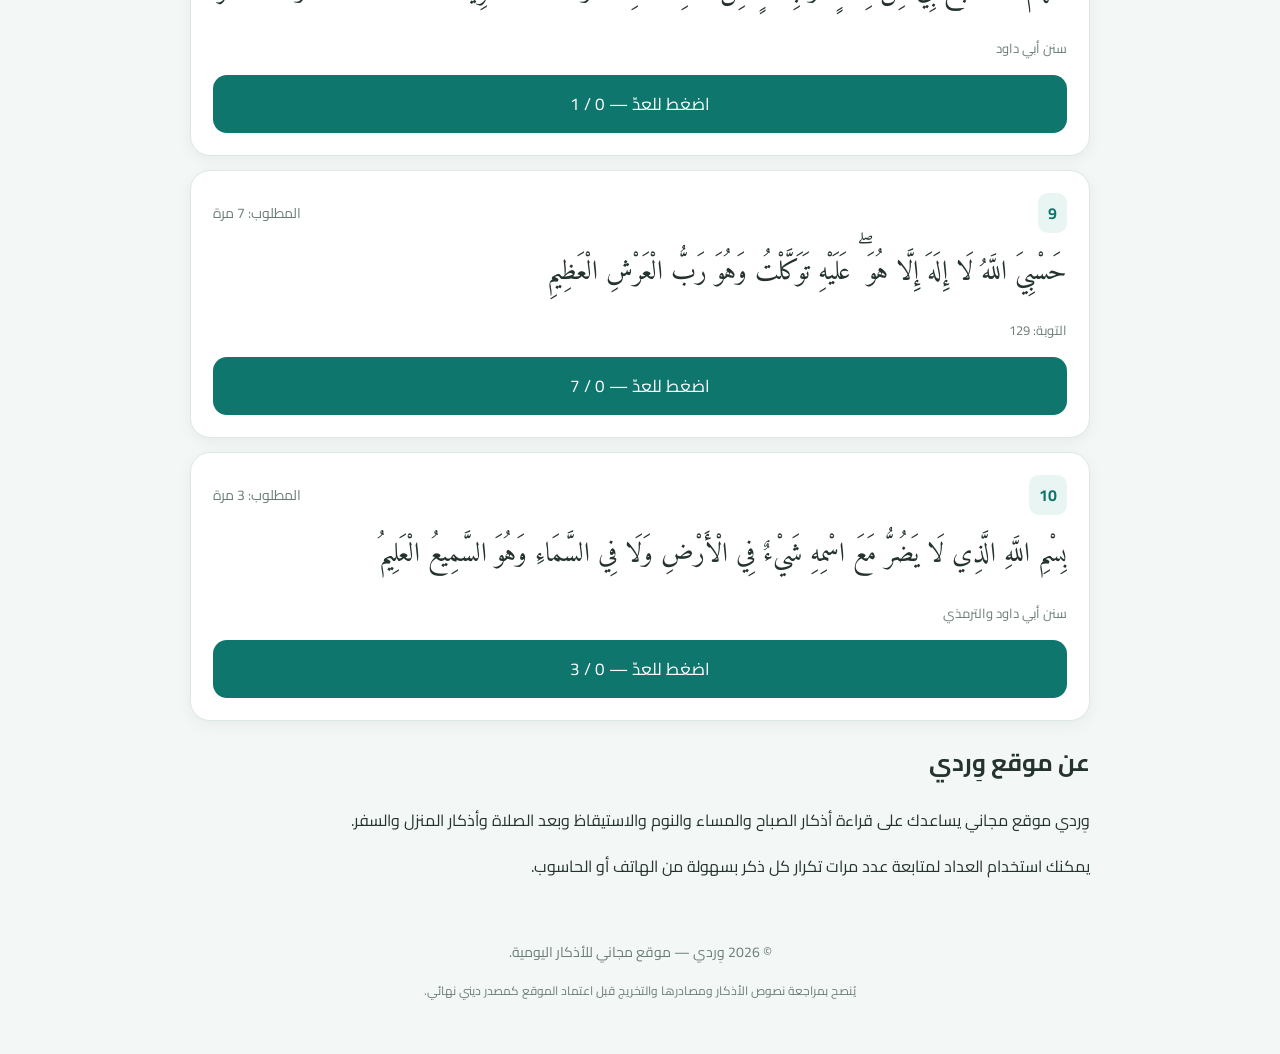
==== commit 516ab6fc: "Update index.html" ====
--- a/index.html
+++ b/index.html
@@ -1,143 +1,165 @@
-<!DOCTYPE html><html lang="ar" dir="rtl"><head>
+<!DOCTYPE html>
+<html lang="ar" dir="rtl">
+
+<head>
   <meta charset="UTF-8">
-  <meta name="viewport" content="width=device-width, initial-scale=1.0">  <title>أذكاري | أذكار الصباح والمساء وأذكار النوم</title><meta name="description"
-content="أذكاري موقع مجاني لقراءة أذكار الصباح والمساء والنوم والاستيقاظ وبعد الصلاة وأذكار المنزل والسفر، مع عداد للتكرار.">
 
-<meta name="keywords"
-content="أذكار, أذكار الصباح, أذكار المساء, أذكار النوم, أذكار الاستيقاظ, أذكار بعد الصلاة, أذكار السفر, أذكار المنزل">
+  <meta name="viewport" content="width=device-width, initial-scale=1.0">
+
+  <title>وِردي | أذكار الصباح والمساء والنوم</title>
+
+  <meta name="description"
+    content="وِردي موقع مجاني للأذكار اليومية. اقرأ أذكار الصباح والمساء والنوم والاستيقاظ وبعد الصلاة وأذكار المنزل والسفر بسهولة مع عداد للتكرار.">
+
+  <meta name="keywords"
+    content="وِردي, وردي, أذكار, أذكار الصباح, أذكار المساء, أذكار النوم, أذكار الاستيقاظ, أذكار بعد الصلاة, أذكار السفر, أذكار المنزل">
 
   <meta name="theme-color" content="#0f766e">
-  <meta name="robots" content="index, follow">  <link rel="canonical" href="https://lakhachearfik-ops.github.io/-/">  <link rel="stylesheet" href="style.css">
-</head><body>  <header class="hero"><div class="container">
 
-  <div class="brand">
-    أذكاري 🤲
-  </div>
+  <meta name="robots" content="index, follow">
 
-  <p>
-    أذكارك اليومية في مكان واحد
-  </p>
+  <link rel="canonical" href="https://lakhachearfik-ops.github.io/-/">
 
-  <nav class="tabs" aria-label="أقسام الأذكار">
+  <link rel="stylesheet" href="style.css">
+</head>
 
-    <button class="tab active" data-mode="morning">
-      🌅 أذكار الصباح
-    </button>
+<body>
 
-    <button class="tab" data-mode="evening">
-      🌙 أذكار المساء
-    </button>
+  <header class="hero">
+    <div class="container">
 
-    <button class="tab" data-mode="sleep">
-      😴 أذكار النوم
-    </button>
+      <div class="brand">
+        وِردي 🤲
+      </div>
 
-    <button class="tab" data-mode="wake">
-      ☀️ أذكار الاستيقاظ
-    </button>
+      <p>
+        وردك اليومي من الأذكار في مكان واحد
+      </p>
 
-    <button class="tab" data-mode="prayer">
-      🕌 بعد الصلاة
-    </button>
+      <nav class="tabs" aria-label="أقسام الأذكار">
 
-    <button class="tab" data-mode="home">
-      🏠 أذكار المنزل
-    </button>
+        <button class="tab active" data-mode="morning">
+          🌅 أذكار الصباح
+        </button>
 
-    <button class="tab" data-mode="travel">
-      🚗 أذكار السفر
-    </button>
+        <button class="tab" data-mode="evening">
+          🌙 أذكار المساء
+        </button>
 
-  </nav>
+        <button class="tab" data-mode="sleep">
+          😴 أذكار النوم
+        </button>
 
-</div>
+        <button class="tab" data-mode="wake">
+          ☀️ أذكار الاستيقاظ
+        </button>
 
-  </header>  <main class="container"><section class="intro">
+        <button class="tab" data-mode="prayer">
+          🕌 بعد الصلاة
+        </button>
 
-  <h1 id="pageTitle">
-    أذكار الصباح
-  </h1>
+        <button class="tab" data-mode="home">
+          🏠 أذكار المنزل
+        </button>
 
-  <p>
-    اقرأ الذكر واضغط على العداد بعد كل تكرار حتى تكمل العدد المطلوب.
-  </p>
+        <button class="tab" data-mode="travel">
+          🚗 أذكار السفر
+        </button>
 
-  <div class="progress-wrap">
-
-    <div class="progress-info">
-
-      <span>
-        التقدم
-      </span>
-
-      <strong id="progressText">
-        0 / 10
-      </strong>
+      </nav>
 
     </div>
+  </header>
 
-    <div class="progress">
-      <div id="progressBar"></div>
-    </div>
+  <main class="container">
 
-  </div>
+    <section class="intro">
 
-  <button id="resetAll" class="reset">
-    ↻ إعادة الأعداد
-  </button>
+      <h1 id="pageTitle">
+        أذكار الصباح
+      </h1>
 
-</section>
+      <p>
+        اقرأ الذكر واضغط على العداد بعد كل تكرار حتى تكمل العدد المطلوب.
+      </p>
 
+      <div class="progress-wrap">
 
-<section
-  id="adhkarList"
-  class="adhkar-list"
-  aria-label="قائمة الأذكار">
-</section>
+        <div class="progress-info">
 
+          <span>
+            التقدم
+          </span>
 
-<section
-  class="done"
-  id="doneBox"
-  aria-live="polite">
+          <strong id="progressText">
+            0 / 10
+          </strong>
 
-  <div>
-    ✨ أحسنت! أكملت جميع الأذكار.
-  </div>
+        </div>
 
-</section>
+        <div class="progress">
+          <div id="progressBar"></div>
+        </div>
 
+      </div>
 
-<section class="about">
+      <button id="resetAll" class="reset">
+        ↻ إعادة الأعداد
+      </button>
 
-  <h2>
-    عن موقع أذكاري
-  </h2>
+    </section>
 
-  <p>
-    أذكاري موقع مجاني يساعدك على قراءة أذكار الصباح
-    والمساء والنوم والاستيقاظ وبعد الصلاة وأذكار المنزل والسفر.
-  </p>
+    <section
+      id="adhkarList"
+      class="adhkar-list"
+      aria-label="قائمة الأذكار">
+    </section>
 
-  <p>
-    يمكنك استخدام العداد لمتابعة عدد مرات تكرار كل ذكر
-    بسهولة من الهاتف أو الحاسوب.
-  </p>
+    <section
+      class="done"
+      id="doneBox"
+      aria-live="polite">
 
-</section>
+      <div>
+        ✨ أحسنت! أكملت جميع الأذكار.
+      </div>
 
+    </section>
 
-<footer>
+    <section class="about">
 
-  <p>
-    © 2026 أذكاري — موقع مجاني للأذكار اليومية.
-  </p>
+      <h2>
+        عن موقع وِردي
+      </h2>
 
-  <p class="small">
-    يُنصح بمراجعة نصوص الأذكار ومصادرها والتخريج قبل اعتماد الموقع
-    كمصدر ديني نهائي.
-  </p>
+      <p>
+        وِردي موقع مجاني يساعدك على قراءة أذكار الصباح
+        والمساء والنوم والاستيقاظ وبعد الصلاة وأذكار المنزل والسفر.
+      </p>
 
-</footer>
+      <p>
+        يمكنك استخدام العداد لمتابعة عدد مرات تكرار كل ذكر
+        بسهولة من الهاتف أو الحاسوب.
+      </p>
 
-  </main>  <script src="script.js"></script></body></html>
+    </section>
+
+    <footer>
+
+      <p>
+        © 2026 وِردي — موقع مجاني للأذكار اليومية.
+      </p>
+
+      <p class="small">
+        يُنصح بمراجعة نصوص الأذكار ومصادرها والتخريج قبل اعتماد الموقع
+        كمصدر ديني نهائي.
+      </p>
+
+    </footer>
+
+  </main>
+
+  <script src="script.js"></script>
+
+</body>
+</html>
